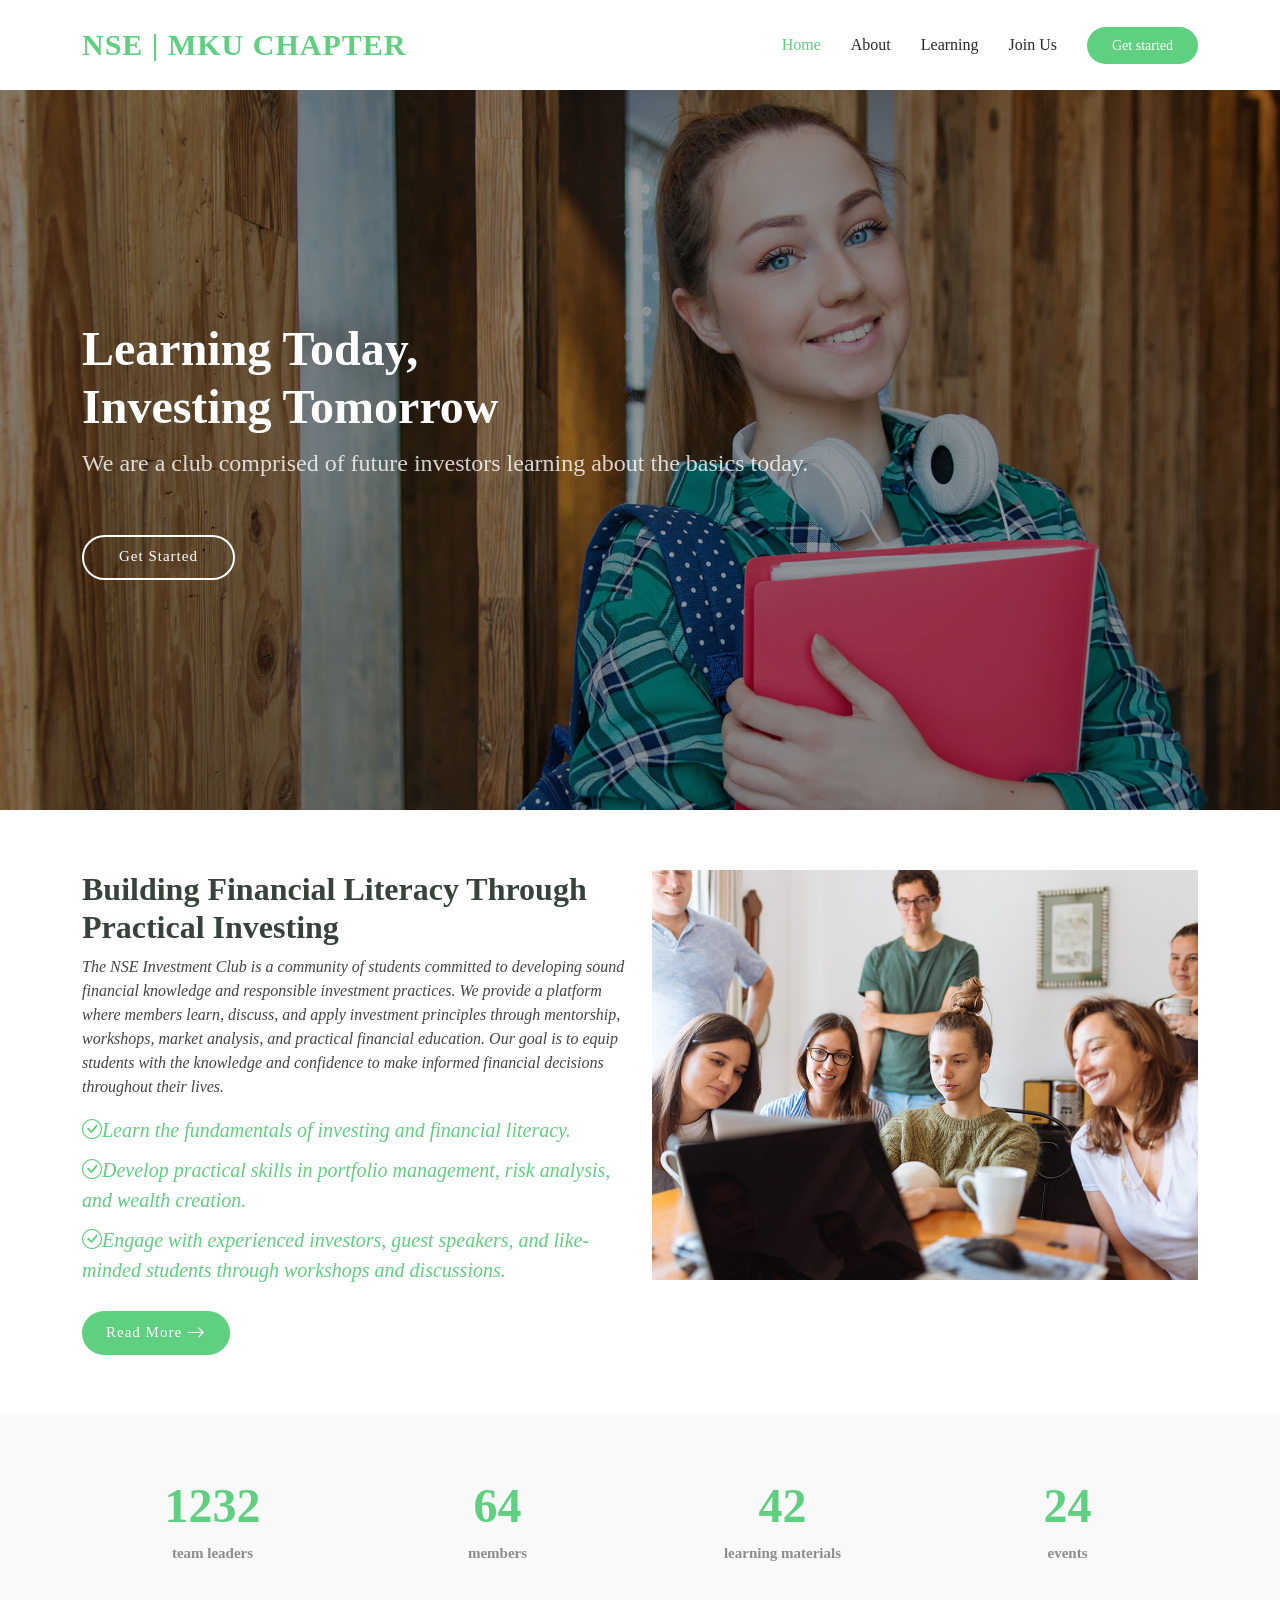
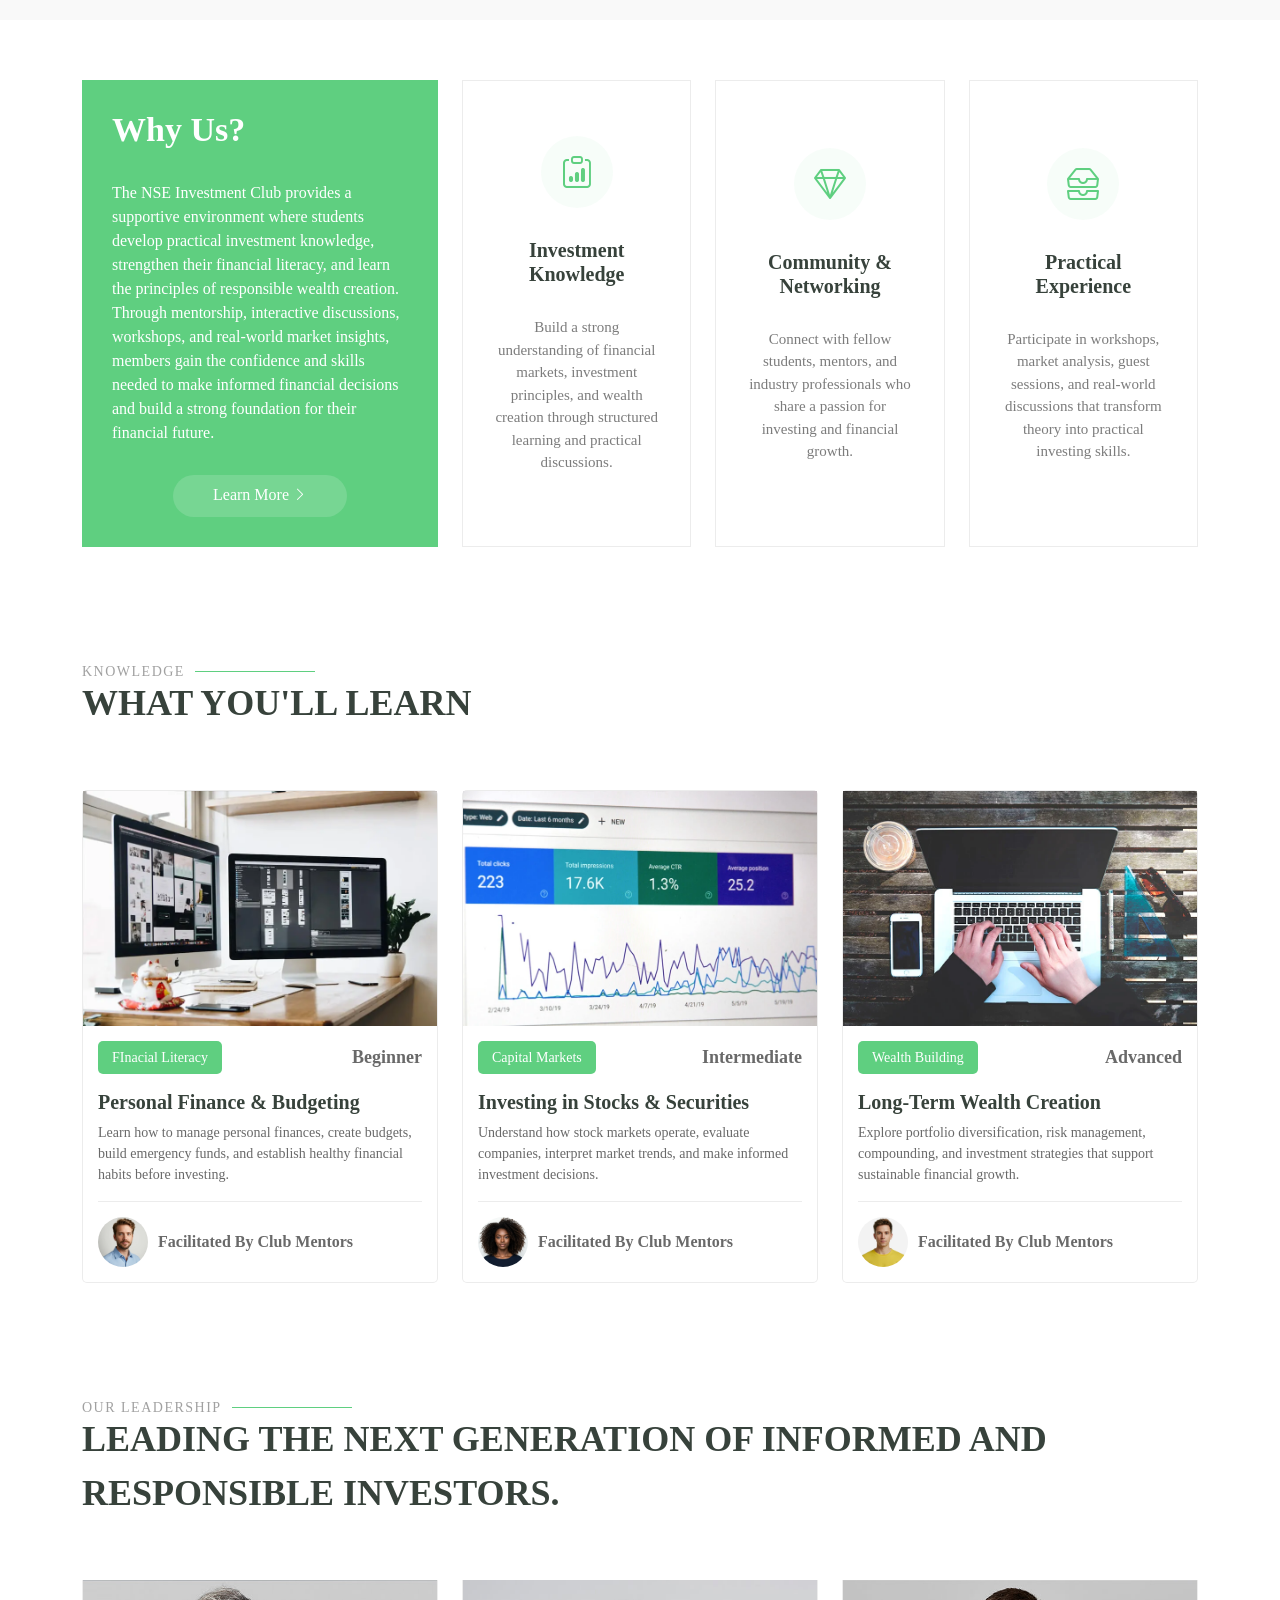
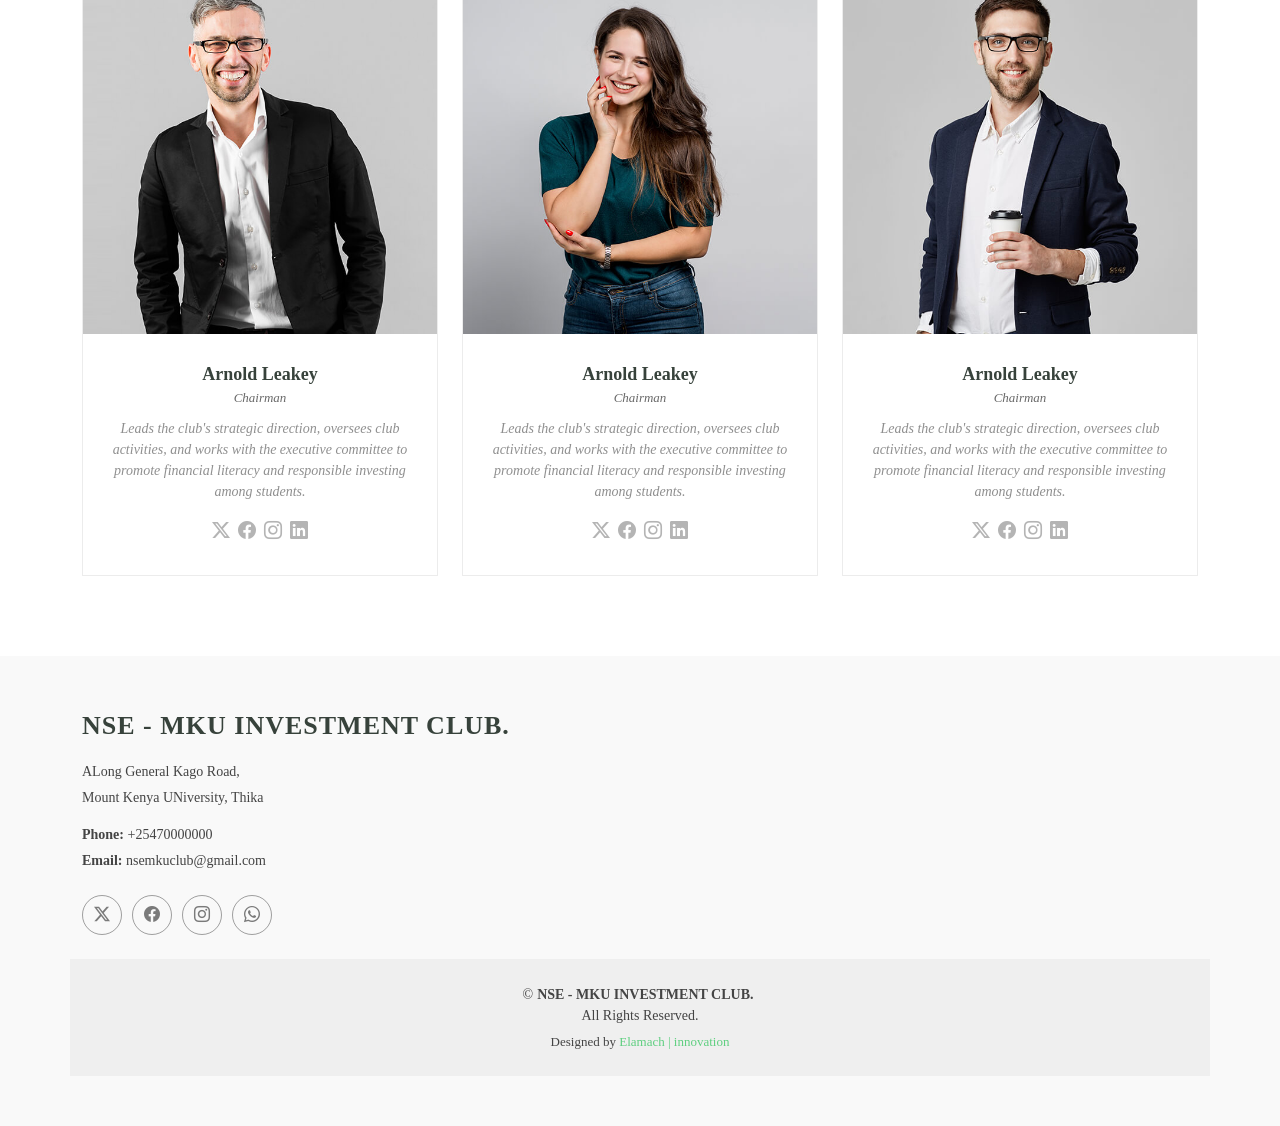
==== index.html @ daa5ad3c "Rename homepage to index.html" ====
<!DOCTYPE html>
<html lang="en">

<head>
  <meta charset="utf-8">
  <meta content="width=device-width, initial-scale=1.0" name="viewport">
  <title>NSE | MKU CHAPTER</title>
  <meta name="description" content="">
  <meta name="keywords" content="">

  <!-- Favicons -->
  <link href="assets/img/favicon.png" rel="icon">
  <link href="assets/img/apple-touch-icon.png" rel="apple-touch-icon">

  <!-- Fonts -->
  <link href="https://fonts.googleapis.com" rel="preconnect">
  <link href="https://fonts.gstatic.com" rel="preconnect" crossorigin>
  <link href="https://fonts.googleapis.com/css2?family=Open+Sans:ital,wght@0,300;0,400;0,500;0,600;0,700;0,800;1,300;1,400;1,500;1,600;1,700;1,800&family=Poppins:ital,wght@0,100;0,200;0,300;0,400;0,500;0,600;0,700;0,800;0,900;1,100;1,200;1,300;1,400;1,500;1,600;1,700;1,800;1,900&family=Raleway:ital,wght@0,100;0,200;0,300;0,400;0,500;0,600;0,700;0,800;0,900;1,100;1,200;1,300;1,400;1,500;1,600;1,700;1,800;1,900&display=swap" rel="stylesheet">

  <!-- Vendor CSS Files -->
  <link href="assets/vendor/bootstrap/css/bootstrap.min.css" rel="stylesheet">
  <link href="assets/vendor/bootstrap-icons/bootstrap-icons.css" rel="stylesheet">
  <link href="assets/vendor/aos/aos.css" rel="stylesheet">
  <link href="assets/vendor/glightbox/css/glightbox.min.css" rel="stylesheet">
  <link href="assets/vendor/swiper/swiper-bundle.min.css" rel="stylesheet">

  <!-- Main CSS File -->
  <link href="styles.css" rel="stylesheet">
</head>

<body class="index-page">

  <header id="header" class="header d-flex align-items-center sticky-top">
    <div class="container-fluid container-xl position-relative d-flex align-items-center">

      <a href="pageone.html" class="logo d-flex align-items-center me-auto">
        <!-- Uncomment the line below if you also wish to use an image logo -->
        <!-- <img src="assets/img/logo.webp" alt=""> -->
        <h1 class="sitename">NSE | MKU CHAPTER</h1>
      </a>

      <nav id="navmenu" class="navmenu">
        <ul>
          <li><a href="pageone.html" class="active">Home<br></a></li>
          <li><a href="aboutpagetwo.html">About</a></li>
          <li><a href="learning.html">Learning</a></li>
          <li><a href="join.html">Join Us</a></li>
        </ul>
        <i class="mobile-nav-toggle d-xl-none bi bi-list"></i>
      </nav>

      <a class="btn-getstarted" href="join.html">Get started</a>

    </div>
  </header>

  <main class="main">

    <!-- Hero Section -->
    <section id="hero" class="hero section dark-background">

      <img src="assets/img/hero-bg.jpg" alt="" data-aos="fade-in">

      <div class="container">
        <h2 data-aos="fade-up" data-aos-delay="100">Learning Today,<br>Investing Tomorrow</h2>
        <p data-aos="fade-up" data-aos-delay="200">We are a club comprised of future investors learning about the basics today.</p>
        <div class="d-flex mt-4" data-aos="fade-up" data-aos-delay="300">
          <a href="join.html" class="btn-get-started">Get Started</a>
        </div>
      </div>

    </section><!-- /Hero Section -->

    <!-- About Section -->
    <section id="about" class="about section">

      <div class="container">

        <div class="row gy-4">

          <div class="col-lg-6 order-1 order-lg-2" data-aos="fade-up" data-aos-delay="100">
            <img src="assets/img/about.jpg" class="img-fluid" alt="">
          </div>

          <div class="col-lg-6 order-2 order-lg-1 content" data-aos="fade-up" data-aos-delay="200">
            <h3>Building Financial Literacy Through Practical Investing</h3>
            <p class="fst-italic">
              The NSE Investment Club is a community of students committed to 
              developing sound financial knowledge and responsible investment practices. 
              We provide a platform where members learn, discuss, and apply investment principles through mentorship, workshops, market analysis, and practical financial education. 
              Our goal is to equip students with the knowledge and confidence 
              to make informed financial decisions throughout their lives.
            </p>
            <ul>
              <li><i class="bi bi-check-circle">Learn the fundamentals of investing and financial literacy.</i> <span></span></li>
              <li><i class="bi bi-check-circle">Develop practical skills in portfolio management, risk analysis, and wealth creation.</i> <span></span></li>
              <li><i class="bi bi-check-circle">Engage with experienced investors, guest speakers, and like-minded students through workshops and discussions.</i> <span></span></li>
            </ul>
            <a href="aboutpagetwo.html" class="read-more"><span>Read More</span><i class="bi bi-arrow-right"></i></a>
          </div>

        </div>

      </div>

    </section><!-- /About Section -->

    <!-- Counts Section -->
    <section id="counts" class="section counts light-background">

      <div class="container" data-aos="fade-up" data-aos-delay="100">

        <div class="row gy-4">

          <div class="col-lg-3 col-md-6">
            <div class="stats-item text-center w-100 h-100">
              <span data-purecounter-start="0" data-purecounter-end="1232" data-purecounter-duration="1" class="purecounter"></span>
              <p>team leaders</p>
            </div>
          </div><!-- End Stats Item -->

          <div class="col-lg-3 col-md-6">
            <div class="stats-item text-center w-100 h-100">
              <span data-purecounter-start="0" data-purecounter-end="64" data-purecounter-duration="1" class="purecounter"></span>
              <p>members</p>
            </div>
          </div><!-- End Stats Item -->

          <div class="col-lg-3 col-md-6">
            <div class="stats-item text-center w-100 h-100">
              <span data-purecounter-start="0" data-purecounter-end="42" data-purecounter-duration="1" class="purecounter"></span>
              <p>learning materials</p>
            </div>
          </div><!-- End Stats Item -->

          <div class="col-lg-3 col-md-6">
            <div class="stats-item text-center w-100 h-100">
              <span data-purecounter-start="0" data-purecounter-end="24" data-purecounter-duration="1" class="purecounter"></span>
              <p>events</p>
            </div>
          </div><!-- End Stats Item -->

        </div>

      </div>

    </section><!-- /Counts Section -->

    <!-- Why Us Section -->
    <section id="why-us" class="section why-us">

      <div class="container">

        <div class="row gy-4">

          <div class="col-lg-4" data-aos="fade-up" data-aos-delay="100">
            <div class="why-box">
              <h3>Why Us?</h3>
              <p>The NSE Investment Club provides a supportive environment 
                where students develop practical investment knowledge, 
                strengthen their financial literacy, and learn the principles of responsible wealth creation. 
                Through mentorship, interactive discussions, workshops, and real-world market insights, 
                members gain the confidence and skills needed to make informed financial decisions and build a strong foundation for their financial future.
              </p>
              <div class="text-center">
                <a href="aboutpagetwo.html" class="more-btn"><span>Learn More</span> <i class="bi bi-chevron-right"></i></a>
              </div>
            </div>
          </div><!-- End Why Box -->

          <div class="col-lg-8 d-flex align-items-stretch">
            <div class="row gy-4" data-aos="fade-up" data-aos-delay="200">

              <div class="col-xl-4">
                <div class="icon-box d-flex flex-column justify-content-center align-items-center">
                  <i class="bi bi-clipboard-data"></i>
                  <h4>Investment Knowledge</h4>
                  <p>Build a strong understanding of financial markets, investment principles, 
                    and wealth creation through structured learning and practical discussions.</p>
                </div>
              </div><!-- End Icon Box -->

              <div class="col-xl-4" data-aos="fade-up" data-aos-delay="300">
                <div class="icon-box d-flex flex-column justify-content-center align-items-center">
                  <i class="bi bi-gem"></i>
                  <h4>Community & Networking</h4>
                  <p>Connect with fellow students, mentors, 
                    and industry professionals who share a passion for investing and financial growth.</p>
                </div>
              </div><!-- End Icon Box -->

              <div class="col-xl-4" data-aos="fade-up" data-aos-delay="400">
                <div class="icon-box d-flex flex-column justify-content-center align-items-center">
                  <i class="bi bi-inboxes"></i>
                  <h4>Practical Experience</h4>
                  <p>Participate in workshops, market analysis, guest sessions, 
                    and real-world discussions that transform theory into practical investing skills.</p>
                </div>
              </div><!-- End Icon Box -->

            </div>
          </div>

        </div>

      </div>

    </section><!-- /Why Us Section -->


    <!-- Courses Section -->
    <section id="courses" class="courses section">

      <!-- Section Title -->
      <div class="container section-title" data-aos="fade-up">
        <h2>Knowledge</h2>
        <p>What You'll Learn</p>
      </div><!-- End Section Title -->

      <div class="container">

        <div class="row">

          <div class="col-lg-4 col-md-6 d-flex align-items-stretch" data-aos="zoom-in" data-aos-delay="100">
            <div class="course-item">
              <img src="assets/img/course/course-1.webp" class="img-fluid" alt="...">
              <div class="course-content">
                <div class="d-flex justify-content-between align-items-center mb-3">
                  <p class="category">FInacial Literacy</p>
                  <p class="price">Beginner</p>
                </div>

                <h3><a href="course-details.html">Personal Finance & Budgeting</a></h3>
                <p class="description">Learn how to manage personal finances, create budgets, 
                    build emergency funds, and establish healthy financial habits before investing.</p>
                <div class="trainer d-flex justify-content-between align-items-center">
                  <div class="trainer-profile d-flex align-items-center">
                    <img src="assets/img/person/person-m-7.webp" class="img-fluid" alt="">
                    <a href="" class="trainer-link">Facilitated By Club Mentors</a>
                  </div>
                </div>
              </div>
            </div>
          </div> <!-- End Course Item-->

          <div class="col-lg-4 col-md-6 d-flex align-items-stretch mt-4 mt-md-0" data-aos="zoom-in" data-aos-delay="200">
            <div class="course-item">
              <img src="assets/img/course/course-2.webp" class="img-fluid" alt="...">
              <div class="course-content">
                <div class="d-flex justify-content-between align-items-center mb-3">
                  <p class="category">Capital Markets</p>
                  <p class="price">Intermediate</p>
                </div>

                <h3><a href="course-details.html">Investing in Stocks & Securities</a></h3>
                <p class="description">Understand how stock markets operate, evaluate companies, 
                    interpret market trends, and make informed investment decisions.</p>
                <div class="trainer d-flex justify-content-between align-items-center">
                  <div class="trainer-profile d-flex align-items-center">
                    <img src="assets/img/person/person-f-14.webp" class="img-fluid" alt="">
                    <a href="" class="trainer-link">Facilitated By Club Mentors</a>
                  </div>
                </div>
              </div>
            </div>
          </div> <!-- End Course Item-->

          <div class="col-lg-4 col-md-6 d-flex align-items-stretch mt-4 mt-lg-0" data-aos="zoom-in" data-aos-delay="300">
            <div class="course-item">
              <img src="assets/img/course/course-3.webp" class="img-fluid" alt="...">
              <div class="course-content">
                <div class="d-flex justify-content-between align-items-center mb-3">
                  <p class="category">Wealth Building</p>
                  <p class="price">Advanced</p>
                </div>

                <h3><a href="course-details.html">Long-Term Wealth Creation</a></h3>
                <p class="description">Explore portfolio diversification, risk management, compounding, 
                    and investment strategies that support sustainable financial growth.</p>
                <div class="trainer d-flex justify-content-between align-items-center">
                  <div class="trainer-profile d-flex align-items-center">
                    <img src="assets/img/person/person-m-12.webp" class="img-fluid" alt="">
                    <a href="" class="trainer-link">Facilitated By Club Mentors</a>
                  </div>
                </div>
              </div>
            </div>
          </div> <!-- End Course Item-->

        </div>

      </div>

    </section><!-- /Courses Section -->

    <!-- Trainers Index Section -->
    <section id="trainers-index" class="section trainers-index">
        <div class="container section-title" data-aos="fade-up">
        <h2>Our Leadership</h2>
        <p>Leading the next generation of informed and responsible investors.</p>
      </div>

      <div class="container">

        <div class="row">

          <div class="col-lg-4 col-md-6 d-flex" data-aos="fade-up" data-aos-delay="100">
            <div class="member">
              <img src="assets/img/trainers/trainer-1.jpg" class="img-fluid" alt="">
              <div class="member-content">
                <h4>Arnold Leakey</h4>
                <span>Chairman</span>
                <p>
                Leads the club's strategic direction, oversees club activities, and works with the executive committee to promote financial literacy and responsible investing among students.
                </p>
                <div class="social">
                  <a href=""><i class="bi bi-twitter-x"></i></a>
                  <a href=""><i class="bi bi-facebook"></i></a>
                  <a href=""><i class="bi bi-instagram"></i></a>
                  <a href=""><i class="bi bi-linkedin"></i></a>
                </div>
              </div>
            </div>
          </div><!-- End Team Member -->

          <div class="col-lg-4 col-md-6 d-flex" data-aos="fade-up" data-aos-delay="200">
            <div class="member">
              <img src="assets/img/trainers/trainer-2.jpg" class="img-fluid" alt="">
              <div class="member-content">
                <h4>Arnold Leakey</h4>
                <span>Chairman</span>
                <p>
                 Leads the club's strategic direction, oversees club activities, and works with the executive committee to promote financial literacy and responsible investing among students.
                </p>
                <div class="social">
                  <a href=""><i class="bi bi-twitter-x"></i></a>
                  <a href=""><i class="bi bi-facebook"></i></a>
                  <a href=""><i class="bi bi-instagram"></i></a>
                  <a href=""><i class="bi bi-linkedin"></i></a>
                </div>
              </div>
            </div>
          </div><!-- End Team Member -->

          <div class="col-lg-4 col-md-6 d-flex" data-aos="fade-up" data-aos-delay="300">
            <div class="member">
              <img src="assets/img/trainers/trainer-3.jpg" class="img-fluid" alt="">
              <div class="member-content">
                <h4>Arnold Leakey</h4>
                <span>Chairman</span>
                <p>
                  Leads the club's strategic direction, oversees club activities, and works with the executive committee to promote financial literacy and responsible investing among students.
                </p>
                <div class="social">
                  <a href=""><i class="bi bi-twitter-x"></i></a>
                  <a href=""><i class="bi bi-facebook"></i></a>
                  <a href=""><i class="bi bi-instagram"></i></a>
                  <a href=""><i class="bi bi-linkedin"></i></a>
                </div>
              </div>
            </div>
          </div><!-- End Team Member -->

        </div>

      </div>

    </section><!-- /Trainers Index Section -->

  </main>

  <footer id="footer" class="footer position-relative light-background">

    <div class="container footer-top">
      <div class="row gy-4">
        <div class="col-lg-8 col-md-6 footer-about">
          <a href="pageone.html" class="logo d-flex align-items-center">
            <span class="sitename">NSE - MKU INVESTMENT CLUB.</span>
          </a>
          <div class="footer-contact pt-3">

            <p>ALong General Kago Road,</p>
            <p>Mount Kenya UNiversity, Thika</p>
            <p class="mt-3"><strong>Phone:</strong> <span>+25470000000</span></p>
            <p><strong>Email:</strong> <span>nsemkuclub@gmail.com</span></p>
          </div>
          <div class="social-links d-flex mt-4">
            <a href=""><i class="bi bi-twitter-x"></i></a>
            <a href=""><i class="bi bi-facebook"></i></a>
            <a href=""><i class="bi bi-instagram"></i></a>
            <a href=""><i class="bi bi-whatsapp"></i></a>
          </div>
        </div>
      </div>
    </div>

    <div class="container copyright text-center mt-4">
      <p>©<strong class="px-1 sitename">NSE - MKU INVESTMENT CLUB.</strong> <br><span>All Rights Reserved.</span></p>
      <div class="credits">
        Designed by <a href="">Elamach | innovation</a>
      </div>
    </div>

  </footer>

  <!-- Scroll Top -->
  <a href="#" id="scroll-top" class="scroll-top d-flex align-items-center justify-content-center"><i class="bi bi-arrow-up-short"></i></a>

  <!-- Preloader -->
  <div id="preloader"></div>

  <!-- Vendor JS Files -->
  <script src="assets/vendor/bootstrap/js/bootstrap.bundle.min.js"></script>
  <script src="assets/vendor/php-email-form/validate.js"></script>
  <script src="assets/vendor/aos/aos.js"></script>
  <script src="assets/vendor/glightbox/js/glightbox.min.js"></script>
  <script src="assets/vendor/purecounter/purecounter_vanilla.js"></script>
  <script src="assets/vendor/swiper/swiper-bundle.min.js"></script>

  <!-- Main JS File -->
  <script src="java.js"></script>

</body>

</html>
---- styles.css ----
**
* Template Name: Mentor
* Template URL: https://bootstrapmade.com/mentor-free-education-bootstrap-theme/
* Updated: Jul 07 2025 with Bootstrap v5.3.7
* Author: BootstrapMade.com
* License: https://bootstrapmade.com/license/
*/

/*--------------------------------------------------------------
# Font & Color Variables
# Help: https://bootstrapmade.com/color-system/
--------------------------------------------------------------*/
/* Fonts */
:root {
  --default-font: "Open Sans",  system-ui, -apple-system, "Segoe UI", Roboto, "Helvetica Neue", Arial, "Noto Sans", "Liberation Sans", sans-serif, "Apple Color Emoji", "Segoe UI Emoji", "Segoe UI Symbol", "Noto Color Emoji";
  --heading-font: "Raleway",  sans-serif;
  --nav-font: "Poppins",  sans-serif;
}

/* Global Colors - The following color variables are used throughout the website. Updating them here will change the color scheme of the entire website */
:root { 
  --background-color: #ffffff; /* Background color for the entire website, including individual sections */
  --default-color: #444444; /* Default color used for the majority of the text content across the entire website */
  --heading-color: #37423b; /* Color for headings, subheadings and title throughout the website */
  --accent-color: #5fcf80; /* Accent color that represents your brand on the website. It's used for buttons, links, and other elements that need to stand out */
  --surface-color: #ffffff; /* The surface color is used as a background of boxed elements within sections, such as cards, icon boxes, or other elements that require a visual separation from the global background. */
  --contrast-color: #ffffff; /* Contrast color for text, ensuring readability against backgrounds of accent, heading, or default colors. */
}

/* Nav Menu Colors - The following color variables are used specifically for the navigation menu. They are separate from the global colors to allow for more customization options */
:root {
  --nav-color: #272828;  /* The default color of the main navmenu links */
  --nav-hover-color: #5fcf80; /* Applied to main navmenu links when they are hovered over or active */
  --nav-mobile-background-color: #ffffff; /* Used as the background color for mobile navigation menu */
  --nav-dropdown-background-color: #ffffff; /* Used as the background color for dropdown items that appear when hovering over primary navigation items */
  --nav-dropdown-color: #272828; /* Used for navigation links of the dropdown items in the navigation menu. */
  --nav-dropdown-hover-color: #5fcf80; /* Similar to --nav-hover-color, this color is applied to dropdown navigation links when they are hovered over. */
}

/* Color Presets - These classes override global colors when applied to any section or element, providing reuse of the sam color scheme. */

.light-background {
  --background-color: #f9f9f9;
  --surface-color: #ffffff;
}

.dark-background {
  --background-color: #060606;
  --default-color: #ffffff;
  --heading-color: #ffffff;
  --surface-color: #252525;
  --contrast-color: #ffffff;
}

/* Smooth scroll */
:root {
  scroll-behavior: smooth;
}

/*--------------------------------------------------------------
# General Styling & Shared Classes
--------------------------------------------------------------*/
body {
  color: var(--default-color);
  background-color: var(--background-color);
  font-family: var(--default-font);
}

a {
  color: var(--accent-color);
  text-decoration: none;
  transition: 0.3s;
}

a:hover {
  color: color-mix(in srgb, var(--accent-color), transparent 25%);
  text-decoration: none;
}

h1,
h2,
h3,
h4,
h5,
h6 {
  color: var(--heading-color);
  font-family: var(--heading-font);
}

/* PHP Email Form Messages
------------------------------*/
.php-email-form .error-message {
  display: none;
  background: #df1529;
  color: #ffffff;
  text-align: left;
  padding: 15px;
  margin-bottom: 24px;
  font-weight: 600;
}

.php-email-form .sent-message {
  display: none;
  color: #ffffff;
  background: #059652;
  text-align: center;
  padding: 15px;
  margin-bottom: 24px;
  font-weight: 600;
}

.php-email-form .loading {
  display: none;
  background: var(--surface-color);
  text-align: center;
  padding: 15px;
  margin-bottom: 24px;
}

.php-email-form .loading:before {
  content: "";
  display: inline-block;
  border-radius: 50%;
  width: 24px;
  height: 24px;
  margin: 0 10px -6px 0;
  border: 3px solid var(--accent-color);
  border-top-color: var(--surface-color);
  animation: php-email-form-loading 1s linear infinite;
}

@keyframes php-email-form-loading {
  0% {
    transform: rotate(0deg);
  }

  100% {
    transform: rotate(360deg);
  }
}

/* Pulsating Play Button
------------------------------*/
.pulsating-play-btn {
  width: 94px;
  height: 94px;
  background: radial-gradient(var(--accent-color) 50%, color-mix(in srgb, var(--accent-color), transparent 75%) 52%);
  border-radius: 50%;
  display: block;
  position: relative;
  overflow: hidden;
}

.pulsating-play-btn:before {
  content: "";
  position: absolute;
  width: 120px;
  height: 120px;
  animation-delay: 0s;
  animation: pulsate-play-btn 2s;
  animation-direction: forwards;
  animation-iteration-count: infinite;
  animation-timing-function: steps;
  opacity: 1;
  border-radius: 50%;
  border: 5px solid color-mix(in srgb, var(--accent-color), transparent 30%);
  top: -15%;
  left: -15%;
  background: rgba(198, 16, 0, 0);
}

.pulsating-play-btn:after {
  content: "";
  position: absolute;
  left: 50%;
  top: 50%;
  transform: translateX(-40%) translateY(-50%);
  width: 0;
  height: 0;
  border-top: 10px solid transparent;
  border-bottom: 10px solid transparent;
  border-left: 15px solid #fff;
  z-index: 100;
  transition: all 400ms cubic-bezier(0.55, 0.055, 0.675, 0.19);
}

.pulsating-play-btn:hover:before {
  content: "";
  position: absolute;
  left: 50%;
  top: 50%;
  transform: translateX(-40%) translateY(-50%);
  width: 0;
  height: 0;
  border: none;
  border-top: 10px solid transparent;
  border-bottom: 10px solid transparent;
  border-left: 15px solid #fff;
  z-index: 200;
  animation: none;
  border-radius: 0;
}

.pulsating-play-btn:hover:after {
  border-left: 15px solid var(--accent-color);
  transform: scale(20);
}

@keyframes pulsate-play-btn {
  0% {
    transform: scale(0.6, 0.6);
    opacity: 1;
  }

  100% {
    transform: scale(1, 1);
    opacity: 0;
  }
}

/*--------------------------------------------------------------
# Global Header
--------------------------------------------------------------*/
.header {
  color: var(--default-color);
  background-color: var(--background-color);
  padding: 15px 0;
  transition: all 0.5s;
  z-index: 997;
}

.header .logo {
  line-height: 1;
}

.header .logo img {
  max-height: 36px;
  margin-right: 8px;
}

.header .logo h1 {
  font-weight: 700;
  font-size: 30px;
  margin: 0;
  letter-spacing: 1px;
  text-transform: uppercase;
  color: var(--accent-color);
}

.header .btn-getstarted,
.header .btn-getstarted:focus {
  color: var(--contrast-color);
  background: var(--accent-color);
  font-size: 14px;
  padding: 8px 25px;
  margin: 0 0 0 30px;
  border-radius: 50px;
  transition: 0.3s;
}

.header .btn-getstarted:hover,
.header .btn-getstarted:focus:hover {
  color: var(--contrast-color);
  background: color-mix(in srgb, var(--accent-color), transparent 15%);
}

@media (max-width: 1200px) {
  .header .logo {
    order: 1;
  }

  .header .btn-getstarted {
    order: 2;
    margin: 0 15px 0 0;
    padding: 6px 15px;
  }

  .header .navmenu {
    order: 3;
  }
}

.scrolled .header {
  box-shadow: 0px 0 18px rgba(0, 0, 0, 0.1);
}

/*--------------------------------------------------------------
# Navigation Menu
--------------------------------------------------------------*/
/* Navmenu - Desktop */
@media (min-width: 1200px) {
  .navmenu {
    padding: 0;
  }

  .navmenu ul {
    margin: 0;
    padding: 0;
    display: flex;
    list-style: none;
    align-items: center;
  }

  .navmenu li {
    position: relative;
  }

  .navmenu a,
  .navmenu a:focus {
    color: var(--nav-color);
    padding: 18px 15px;
    font-size: 16px;
    font-family: var(--nav-font);
    font-weight: 400;
    display: flex;
    align-items: center;
    justify-content: space-between;
    white-space: nowrap;
    transition: 0.3s;
  }

  .navmenu a i,
  .navmenu a:focus i {
    font-size: 12px;
    line-height: 0;
    margin-left: 5px;
    transition: 0.3s;
  }

  .navmenu li:last-child a {
    padding-right: 0;
  }

  .navmenu li:hover>a,
  .navmenu .active,
  .navmenu .active:focus {
    color: var(--nav-hover-color);
  }

  .navmenu .dropdown ul {
    margin: 0;
    padding: 10px 0;
    background: var(--nav-dropdown-background-color);
    display: block;
    position: absolute;
    visibility: hidden;
    left: 14px;
    top: 130%;
    opacity: 0;
    transition: 0.3s;
    border-radius: 4px;
    z-index: 99;
    box-shadow: 0px 0px 30px rgba(0, 0, 0, 0.1);
  }

  .navmenu .dropdown ul li {
    min-width: 200px;
  }

  .navmenu .dropdown ul a {
    padding: 10px 20px;
    font-size: 15px;
    text-transform: none;
    color: var(--nav-dropdown-color);
  }

  .navmenu .dropdown ul a i {
    font-size: 12px;
  }

  .navmenu .dropdown ul a:hover,
  .navmenu .dropdown ul .active:hover,
  .navmenu .dropdown ul li:hover>a {
    color: var(--nav-dropdown-hover-color);
  }

  .navmenu .dropdown:hover>ul {
    opacity: 1;
    top: 100%;
    visibility: visible;
  }

  .navmenu .dropdown .dropdown ul {
    top: 0;
    left: -90%;
    visibility: hidden;
  }

  .navmenu .dropdown .dropdown:hover>ul {
    opacity: 1;
    top: 0;
    left: -100%;
    visibility: visible;
  }
}

/* Navmenu - Mobile */
@media (max-width: 1199px) {
  .mobile-nav-toggle {
    color: var(--nav-color);
    font-size: 28px;
    line-height: 0;
    margin-right: 10px;
    cursor: pointer;
    transition: color 0.3s;
  }

  .navmenu {
    padding: 0;
    z-index: 9997;
  }

  .navmenu ul {
    display: none;
    list-style: none;
    position: absolute;
    inset: 60px 20px 20px 20px;
    padding: 10px 0;
    margin: 0;
    border-radius: 6px;
    background-color: var(--nav-mobile-background-color);
    border: 1px solid color-mix(in srgb, var(--default-color), transparent 90%);
    box-shadow: none;
    overflow-y: auto;
    transition: 0.3s;
    z-index: 9998;
  }

  .navmenu a,
  .navmenu a:focus {
    color: var(--nav-dropdown-color);
    padding: 10px 20px;
    font-family: var(--nav-font);
    font-size: 17px;
    font-weight: 500;
    display: flex;
    align-items: center;
    justify-content: space-between;
    white-space: nowrap;
    transition: 0.3s;
  }

  .navmenu a i,
  .navmenu a:focus i {
    font-size: 12px;
    line-height: 0;
    margin-left: 5px;
    width: 30px;
    height: 30px;
    display: flex;
    align-items: center;
    justify-content: center;
    border-radius: 50%;
    transition: 0.3s;
    background-color: color-mix(in srgb, var(--accent-color), transparent 90%);
  }

  .navmenu a i:hover,
  .navmenu a:focus i:hover {
    background-color: var(--accent-color);
    color: var(--contrast-color);
  }

  .navmenu a:hover,
  .navmenu .active,
  .navmenu .active:focus {
    color: var(--nav-dropdown-hover-color);
  }

  .navmenu .active i,
  .navmenu .active:focus i {
    background-color: var(--accent-color);
    color: var(--contrast-color);
    transform: rotate(180deg);
  }

  .navmenu .dropdown ul {
    position: static;
    display: none;
    z-index: 99;
    padding: 10px 0;
    margin: 10px 20px;
    background-color: var(--nav-dropdown-background-color);
    transition: all 0.5s ease-in-out;
  }

  .navmenu .dropdown ul ul {
    background-color: rgba(33, 37, 41, 0.1);
  }

  .navmenu .dropdown>.dropdown-active {
    display: block;
    background-color: rgba(33, 37, 41, 0.03);
  }

  .mobile-nav-active {
    overflow: hidden;
  }

  .mobile-nav-active .mobile-nav-toggle {
    color: #fff;
    position: absolute;
    font-size: 32px;
    top: 15px;
    right: 15px;
    margin-right: 0;
    z-index: 9999;
  }

  .mobile-nav-active .navmenu {
    position: fixed;
    overflow: hidden;
    inset: 0;
    background: rgba(33, 37, 41, 0.8);
    transition: 0.3s;
  }

  .mobile-nav-active .navmenu>ul {
    display: block;
  }
}

/*--------------------------------------------------------------
# Global Footer
--------------------------------------------------------------*/
.footer {
  color: var(--default-color);
  background-color: var(--background-color);
  font-size: 14px;
  padding-bottom: 50px;
  position: relative;
}

.footer .footer-top {
  padding-top: 50px;
}

.footer .footer-about .logo {
  margin-bottom: 0;
}

.footer .footer-about .logo img {
  max-height: 40px;
  margin-right: 6px;
}

.footer .footer-about .logo span {
  font-size: 26px;
  font-weight: 700;
  letter-spacing: 1px;
  font-family: var(--heading-font);
  color: var(--heading-color);
}

.footer .footer-about p {
  font-size: 14px;
  font-family: var(--heading-font);
}

.footer .social-links a {
  display: flex;
  align-items: center;
  justify-content: center;
  width: 40px;
  height: 40px;
  border-radius: 50%;
  border: 1px solid color-mix(in srgb, var(--default-color), transparent 50%);
  font-size: 16px;
  color: color-mix(in srgb, var(--default-color), transparent 30%);
  margin-right: 10px;
  transition: 0.3s;
}

.footer .social-links a:hover {
  color: var(--accent-color);
  border-color: var(--accent-color);
}

.footer h4 {
  font-size: 16px;
  font-weight: bold;
  position: relative;
  padding-bottom: 12px;
}

.footer .footer-links {
  margin-bottom: 30px;
}

.footer .footer-links ul {
  list-style: none;
  padding: 0;
  margin: 0;
}

.footer .footer-links ul i {
  padding-right: 2px;
  font-size: 12px;
  line-height: 0;
}

.footer .footer-links ul li {
  padding: 10px 0;
  display: flex;
  align-items: center;
}

.footer .footer-links ul li:first-child {
  padding-top: 0;
}

.footer .footer-links ul a {
  color: color-mix(in srgb, var(--default-color), transparent 30%);
  display: inline-block;
  line-height: 1;
}

.footer .footer-links ul a:hover {
  color: var(--accent-color);
}

.footer .footer-contact p {
  margin-bottom: 5px;
}

.footer .footer-newsletter .newsletter-form {
  margin-top: 30px;
  margin-bottom: 15px;
  padding: 6px 8px;
  position: relative;
  border-radius: 50px;
  border: 1px solid color-mix(in srgb, var(--default-color), transparent 80%);
  display: flex;
  background-color: var(--surface-color);
  transition: 0.3s;
}

.footer .footer-newsletter .newsletter-form:focus-within {
  border-color: var(--accent-color);
}

.footer .footer-newsletter .newsletter-form input[type=email] {
  border: 0;
  padding: 4px 8px;
  width: 100%;
  background-color: var(--surface-color);
  color: var(--default-color);
}

.footer .footer-newsletter .newsletter-form input[type=email]:focus-visible {
  outline: none;
}

.footer .footer-newsletter .newsletter-form input[type=submit] {
  border: 0;
  font-size: 16px;
  padding: 0 20px 2px 20px;
  margin: -7px -8px -7px 0;
  background: var(--accent-color);
  color: var(--contrast-color);
  transition: 0.3s;
  border-radius: 50px;
}

.footer .footer-newsletter .newsletter-form input[type=submit]:hover {
  background: color-mix(in srgb, var(--accent-color), transparent 20%);
}

.footer .copyright {
  padding-top: 25px;
  padding-bottom: 25px;
  background-color: color-mix(in srgb, var(--default-color), transparent 95%);
}

.footer .copyright p {
  margin-bottom: 0;
}

.footer .credits {
  margin-top: 6px;
  font-size: 13px;
}

/*--------------------------------------------------------------
# Preloader
--------------------------------------------------------------*/
#preloader {
  position: fixed;
  inset: 0;
  z-index: 999999;
  overflow: hidden;
  background: var(--background-color);
  transition: all 0.6s ease-out;
}

#preloader:before {
  content: "";
  position: fixed;
  top: calc(50% - 30px);
  left: calc(50% - 30px);
  border: 6px solid #ffffff;
  border-color: var(--accent-color) transparent var(--accent-color) transparent;
  border-radius: 50%;
  width: 60px;
  height: 60px;
  animation: animate-preloader 1.5s linear infinite;
}

@keyframes animate-preloader {
  0% {
    transform: rotate(0deg);
  }

  100% {
    transform: rotate(360deg);
  }
}

/*--------------------------------------------------------------
# Scroll Top Button
--------------------------------------------------------------*/
.scroll-top {
  position: fixed;
  visibility: hidden;
  opacity: 0;
  right: 15px;
  bottom: -15px;
  z-index: 99999;
  background-color: var(--accent-color);
  width: 44px;
  height: 44px;
  border-radius: 50px;
  transition: all 0.4s;
}

.scroll-top i {
  font-size: 24px;
  color: var(--contrast-color);
  line-height: 0;
}

.scroll-top:hover {
  background-color: color-mix(in srgb, var(--accent-color), transparent 20%);
  color: var(--contrast-color);
}

.scroll-top.active {
  visibility: visible;
  opacity: 1;
  bottom: 15px;
}

/*--------------------------------------------------------------
# Disable aos animation delay on mobile devices
--------------------------------------------------------------*/
@media screen and (max-width: 768px) {
  [data-aos-delay] {
    transition-delay: 0 !important;
  }
}

/*--------------------------------------------------------------
# Global Page Titles & Breadcrumbs
--------------------------------------------------------------*/
.page-title {
  --default-color: var(--contrast-color);
  --background-color: var(--accent-color);
  --heading-color: var(--contrast-color);
  color: var(--default-color);
  background-color: var(--background-color);
  position: relative;
}

.page-title .heading {
  padding: 80px 0;
  border-top: 1px solid color-mix(in srgb, var(--default-color), transparent 90%);
}

.page-title .heading h1 {
  font-size: 38px;
  font-weight: 700;
}

.page-title nav {
  background-color: color-mix(in srgb, var(--accent-color) 90%, black 5%);
  padding: 20px 0;
}

.page-title nav a {
  color: var(--default-color);
}

.page-title nav ol {
  display: flex;
  flex-wrap: wrap;
  list-style: none;
  margin: 0;
  font-size: 16px;
  font-weight: 600;
}

.page-title nav ol li+li {
  padding-left: 10px;
}

.page-title nav ol li+li::before {
  content: "/";
  display: inline-block;
  padding-right: 10px;
  color: color-mix(in srgb, var(--default-color), transparent 70%);
}

/*--------------------------------------------------------------
# Global Sections
--------------------------------------------------------------*/
section,
.section {
  color: var(--default-color);
  background-color: var(--background-color);
  padding: 60px 0;
  scroll-margin-top: 900px;
  overflow: clip;
}

@media (max-width: 1199px) {

  section,
  .section {
    scroll-margin-top: 66px;
  }
}

/*--------------------------------------------------------------
# Global Section Titles
--------------------------------------------------------------*/
.section-title {
  padding-bottom: 60px;
  position: relative;
}

.section-title h2 {
  font-size: 14px;
  font-weight: 500;
  padding: 0;
  line-height: 1px;
  margin: 0;
  letter-spacing: 1.5px;
  text-transform: uppercase;
  color: color-mix(in srgb, var(--default-color), transparent 50%);
  position: relative;
}

.section-title h2::after {
  content: "";
  width: 120px;
  height: 1px;
  display: inline-block;
  background: var(--accent-color);
  margin: 4px 10px;
}

.section-title p {
  color: var(--heading-color);
  margin: 0;
  font-size: 36px;
  font-weight: 700;
  font-family: var(--nav-font);
  text-transform: uppercase;
}

/*--------------------------------------------------------------
# Hero Section
--------------------------------------------------------------*/
.hero {
  width: 100%;
  min-height: 80vh;
  position: relative;
  padding: 80px 0;
  display: flex;
  align-items: center;
  justify-content: center;
  color: var(--default-color);
}

.hero img {
  position: absolute;
  inset: 0;
  display: block;
  width: 100%;
  height: 100%;
  object-fit: cover;
  z-index: 1;
}

.hero:before {
  content: "";
  background: color-mix(in srgb, var(--background-color), transparent 60%);
  position: absolute;
  inset: 0;
  z-index: 2;
}

.hero .container {
  position: relative;
  z-index: 3;
}

.hero h2 {
  margin: 0;
  font-size: 48px;
  font-weight: 700;
}

.hero p {
  color: color-mix(in srgb, var(--default-color), transparent 20%);
  margin: 10px 0 0 0;
  font-size: 24px;
}

.hero .btn-get-started {
  font-weight: 500;
  font-size: 15px;
  letter-spacing: 1px;
  display: inline-block;
  padding: 8px 35px 10px 35px;
  border-radius: 50px;
  transition: 0.4s;
  margin-top: 30px;
  border: 2px solid var(--default-color);
  color: var(--default-color);
}

.hero .btn-get-started:hover {
  background: var(--accent-color);
  border: 2px solid var(--accent-color);
}

@media (max-width: 768px) {
  .hero h2 {
    font-size: 32px;
  }

  .hero p {
    font-size: 18px;
  }
}

/*--------------------------------------------------------------
# About Section
--------------------------------------------------------------*/
.about .content h3 {
  font-size: 2rem;
  font-weight: 700;
}

.about .content ul {
  list-style: none;
  padding: 0;
}

.about .content ul li {
  padding-bottom: 10px;
}

.about .content ul i {
  font-size: 1.25rem;
  margin-right: 4px;
  color: var(--accent-color);
}

.about .content p:last-child {
  margin-bottom: 0;
}

.about .content .read-more {
  background: var(--accent-color);
  color: var(--contrast-color);
  font-family: var(--heading-font);
  font-weight: 500;
  font-size: 15px;
  letter-spacing: 1px;
  padding: 10px 24px 12px 24px;
  border-radius: 50px;
  transition: 0.3s;
  display: inline-flex;
  align-items: center;
  justify-content: center;
}

.about .content .read-more i {
  font-size: 18px;
  margin-left: 5px;
  line-height: 0;
  transition: 0.3s;
}

.about .content .read-more:hover {
  background: color-mix(in srgb, var(--accent-color), transparent 20%);
  padding-right: 19px;
}

.about .content .read-more:hover i {
  margin-left: 10px;
}

/*--------------------------------------------------------------
# Counts Section
--------------------------------------------------------------*/
.counts {
  padding: 25px 0;
}

.counts .stats-item {
  padding: 30px;
  width: 100%;
}

.counts .stats-item span {
  font-size: 48px;
  display: block;
  color: var(--accent-color);
  font-weight: 700;
}

.counts .stats-item p {
  color: color-mix(in srgb, var(--default-color), transparent 40%);
  padding: 0;
  margin: 0;
  font-family: var(--heading-font);
  font-size: 15px;
  font-weight: 600;
}

/*--------------------------------------------------------------
# Why Us Section
--------------------------------------------------------------*/
.why-us .why-box {
  color: var(--contrast-color);
  background: var(--accent-color);
  padding: 30px;
}

.why-us .why-box h3 {
  color: var(--contrast-color);
  font-weight: 700;
  font-size: 34px;
  margin-bottom: 30px;
}

.why-us .why-box p {
  margin-bottom: 30px;
}

.why-us .why-box .more-btn {
  display: inline-block;
  background: color-mix(in srgb, var(--contrast-color), transparent 85%);
  padding: 8px 40px 10px 40px;
  color: var(--contrast-color);
  transition: all ease-in-out 0.4s;
  border-radius: 50px;
}

.why-us .why-box .more-btn i {
  font-size: 14px;
}

.why-us .why-box .more-btn:hover {
  color: var(--accent-color);
  background: var(--surface-color);
}

.why-us .icon-box {
  background-color: var(--surface-color);
  text-align: center;
  padding: 40px 30px;
  width: 100%;
  height: 100%;
  border: 1px solid color-mix(in srgb, var(--default-color), transparent 90%);
}

.why-us .icon-box i {
  color: var(--accent-color);
  font-size: 32px;
  margin-bottom: 30px;
  background: color-mix(in srgb, var(--accent-color), transparent 95%);
  border-radius: 50px;
  display: flex;
  align-items: center;
  justify-content: center;
  width: 72px;
  height: 72px;
  transition: 0.3s;
}

.why-us .icon-box h4 {
  font-size: 20px;
  font-weight: 700;
  margin: 0 0 30px 0;
}

.why-us .icon-box p {
  font-size: 15px;
  color: color-mix(in srgb, var(--default-color), transparent 30%);
}

.why-us .icon-box:hover i {
  color: var(--contrast-color);
  background: var(--accent-color);
}

/*--------------------------------------------------------------
# Features Section
--------------------------------------------------------------*/
.features {
  padding: 10px 0;
}

.features .features-item {
  background-color: var(--surface-color);
  display: flex;
  align-items: center;
  padding: 20px;
  transition: 0.3s;
  border: 1px solid color-mix(in srgb, var(--default-color), transparent 90%);
  position: relative;
}

.features .features-item i {
  font-size: 32px;
  padding-right: 10px;
  line-height: 0;
}

.features .features-item h3 {
  font-weight: 700;
  margin: 0;
  padding: 0;
  line-height: 1;
  font-size: 16px;
}

.features .features-item h3 a {
  color: var(--heading-color);
  transition: 0.3s;
}

.features .features-item:hover {
  border-color: var(--accent-color);
}

.features .features-item:hover h3 a {
  color: var(--accent-color);
}

/*--------------------------------------------------------------
# Courses Section
--------------------------------------------------------------*/
.courses .course-item {
  background-color: var(--surface-color);
  border: 1px solid color-mix(in srgb, var(--default-color), transparent 90%);
  border-radius: 5px;
}

.courses .course-content {
  padding: 15px;
}

.courses .course-content h3 {
  font-weight: 700;
  font-size: 20px;
}

.courses .course-content h3 a {
  color: var(--heading-color);
  transition: 0.3s;
}

.courses .course-content h3 a:hover {
  color: var(--accent-color);
}

.courses .course-content .category {
  background: var(--accent-color);
  color: var(--contrast-color);
  font-size: 14px;
  padding: 6px 14px;
  margin: 0;
  border-radius: 5px;
}

.courses .course-content .price {
  margin: 0;
  font-weight: 700;
  font-size: 18px;
  color: color-mix(in srgb, var(--default-color), transparent 20%);
}

.courses .course-content .description {
  font-size: 14px;
  color: color-mix(in srgb, var(--default-color), transparent 20%);
}

.courses .trainer {
  padding-top: 15px;
  border-top: 1px solid color-mix(in srgb, var(--default-color), transparent 90%);
}

.courses .trainer .trainer-profile img {
  max-width: 50px;
  border-radius: 50px;
}

.courses .trainer .trainer-profile .trainer-link {
  padding-left: 10px;
  font-weight: 600;
  font-size: 16px;
  color: color-mix(in srgb, var(--default-color), transparent 20%);
  transition: 0.3s;
}

.courses .trainer .trainer-profile .trainer-link:hover {
  color: var(--accent-color);
}

.courses .trainer .trainer-rank {
  font-size: 18px;
  color: color-mix(in srgb, var(--default-color), transparent 60%);
}

.courses .trainer .trainer-rank .user-icon {
  font-size: 22px;
}

/*--------------------------------------------------------------
# Trainers Index Section
--------------------------------------------------------------*/
.trainers-index .member {
  background-color: var(--surface-color);
  border: 1px solid color-mix(in srgb, var(--default-color), transparent 90%);
  text-align: center;
  margin-bottom: 20px;
}

.trainers-index .member img {
  margin: -1px -1px 30px -1px;
}

.trainers-index .member .member-content {
  padding: 0 20px 30px 20px;
}

.trainers-index .member h4 {
  font-weight: 700;
  margin-bottom: 2px;
  font-size: 18px;
}

.trainers-index .member span {
  font-style: italic;
  display: block;
  font-size: 13px;
  color: color-mix(in srgb, var(--default-color), transparent 20%);
}

.trainers-index .member p {
  padding-top: 10px;
  font-size: 14px;
  font-style: italic;
  color: color-mix(in srgb, var(--default-color), transparent 40%);
}

.trainers-index .member .social {
  margin-top: 15px;
}

.trainers-index .member .social a {
  color: color-mix(in srgb, var(--default-color), transparent 60%);
  transition: 0.3s;
}

.trainers-index .member .social a:hover {
  color: var(--accent-color);
}

.trainers-index .member .social i {
  font-size: 18px;
  margin: 0 2px;
}

/*--------------------------------------------------------------
# About Us Section
--------------------------------------------------------------*/
.about-us .content h3 {
  font-size: 2rem;
  font-weight: 700;
}

.about-us .content ul {
  list-style: none;
  padding: 0;
}

.about-us .content ul li {
  padding-bottom: 10px;
}

.about-us .content ul i {
  font-size: 1.25rem;
  margin-right: 4px;
  color: var(--accent-color);
}

.about-us .content p:last-child {
  margin-bottom: 0;
}

/*--------------------------------------------------------------
# Testimonials Section
--------------------------------------------------------------*/
.testimonials .testimonial-wrap {
  padding-left: 50px;
}

.testimonials .testimonials-carousel,
.testimonials .testimonials-slider {
  overflow: hidden;
}

.testimonials .testimonial-item {
  background-color: var(--surface-color);
  border: 1px solid color-mix(in srgb, var(--default-color), transparent 90%);
  box-sizing: content-box;
  padding: 30px 30px 30px 60px;
  margin: 30px 15px;
  min-height: 200px;
  position: relative;
}

.testimonials .testimonial-item .testimonial-img {
  width: 90px;
  border-radius: 10px;
  border: 6px solid var(--background-color);
  position: absolute;
  left: -45px;
}

.testimonials .testimonial-item h3 {
  font-size: 18px;
  font-weight: bold;
  margin: 10px 0 5px 0;
}

.testimonials .testimonial-item h4 {
  color: color-mix(in srgb, var(--default-color), transparent 50%);
  font-size: 14px;
  margin: 0;
}

.testimonials .testimonial-item .stars {
  margin: 10px 0;
}

.testimonials .testimonial-item .stars i {
  color: #ffc107;
  margin: 0 1px;
}

.testimonials .testimonial-item .quote-icon-left,
.testimonials .testimonial-item .quote-icon-right {
  color: color-mix(in srgb, var(--accent-color), transparent 60%);
  font-size: 26px;
  line-height: 0;
}

.testimonials .testimonial-item .quote-icon-left {
  display: inline-block;
  left: -5px;
  position: relative;
}

.testimonials .testimonial-item .quote-icon-right {
  display: inline-block;
  right: -5px;
  position: relative;
  top: 10px;
  transform: scale(-1, -1);
}

.testimonials .testimonial-item p {
  font-style: italic;
  margin: 15px auto 15px auto;
}

.testimonials .swiper-wrapper {
  height: auto;
}

.testimonials .swiper-pagination {
  margin-top: 20px;
  position: relative;
}

.testimonials .swiper-pagination .swiper-pagination-bullet {
  width: 12px;
  height: 12px;
  background-color: var(--background-color);
  opacity: 1;
  border: 1px solid var(--accent-color);
}

.testimonials .swiper-pagination .swiper-pagination-bullet-active {
  background-color: var(--accent-color);
}

@media (max-width: 767px) {
  .testimonials .testimonial-wrap {
    padding-left: 0;
  }

  .testimonials .testimonials-carousel,
  .testimonials .testimonials-slider {
    overflow: hidden;
  }

  .testimonials .testimonial-item {
    padding: 30px;
    margin: 15px;
  }

  .testimonials .testimonial-item .testimonial-img {
    position: static;
    left: auto;
  }
}

/*--------------------------------------------------------------
# Course Details Section
--------------------------------------------------------------*/
.course-details .course-header {
  margin-bottom: 40px;
}

.course-details .course-header .course-image {
  margin-bottom: 20px;
  border-radius: 12px;
  overflow: hidden;
}

.course-details .course-header .course-image img {
  width: 100%;
  height: 400px;
  object-fit: cover;
}

.course-details .course-header .course-meta {
  display: flex;
  justify-content: space-between;
  align-items: center;
  flex-wrap: wrap;
  gap: 20px;
}

@media (max-width: 768px) {
  .course-details .course-header .course-meta {
    flex-direction: column;
    align-items: flex-start;
  }
}

.course-details .course-header .instructor {
  display: flex;
  align-items: center;
  gap: 15px;
}

.course-details .course-header .instructor .instructor-avatar {
  width: 60px;
  height: 60px;
  border-radius: 50%;
  object-fit: cover;
}

.course-details .course-header .instructor .instructor-info h6 {
  margin: 0;
  font-size: 16px;
  font-weight: 600;
  color: var(--heading-color);
}

.course-details .course-header .instructor .instructor-info span {
  font-size: 14px;
  color: color-mix(in srgb, var(--default-color), transparent 30%);
}

.course-details .course-header .course-stats {
  display: flex;
  gap: 25px;
}

@media (max-width: 576px) {
  .course-details .course-header .course-stats {
    flex-wrap: wrap;
    gap: 15px;
  }
}

.course-details .course-header .course-stats .stat-item {
  display: flex;
  align-items: center;
  gap: 8px;
  font-size: 14px;
  color: var(--default-color);
}

.course-details .course-header .course-stats .stat-item i {
  color: var(--accent-color);
}

.course-details .course-content {
  margin-bottom: 50px;
}

.course-details .course-content h2 {
  font-size: 32px;
  margin-bottom: 25px;
  color: var(--heading-color);
}

@media (max-width: 768px) {
  .course-details .course-content h2 {
    font-size: 26px;
  }
}

.course-details .course-content .course-description {
  margin-bottom: 40px;
}

.course-details .course-content .course-description p {
  font-size: 16px;
  line-height: 1.7;
  margin-bottom: 15px;
  color: var(--default-color);
}

.course-details .course-content .what-you-learn {
  background-color: var(--surface-color);
  padding: 30px;
  border-radius: 12px;
  border: 1px solid color-mix(in srgb, var(--default-color), transparent 90%);
}

.course-details .course-content .what-you-learn h3 {
  font-size: 24px;
  margin-bottom: 25px;
  color: var(--heading-color);
}

.course-details .course-content .what-you-learn .learn-list {
  list-style: none;
  padding: 0;
  margin: 0;
}

.course-details .course-content .what-you-learn .learn-list li {
  display: flex;
  align-items: flex-start;
  gap: 12px;
  margin-bottom: 15px;
  font-size: 15px;
  line-height: 1.6;
  color: var(--default-color);
}

.course-details .course-content .what-you-learn .learn-list li i {
  color: var(--accent-color);
  font-size: 18px;
  margin-top: 2px;
  flex-shrink: 0;
}

.course-details .course-curriculum {
  margin-bottom: 50px;
}

.course-details .course-curriculum h3 {
  font-size: 24px;
  margin-bottom: 30px;
  color: var(--heading-color);
}

.course-details .course-curriculum .curriculum-section {
  margin-bottom: 25px;
  border: 1px solid color-mix(in srgb, var(--default-color), transparent 90%);
  border-radius: 8px;
  overflow: hidden;
}

.course-details .course-curriculum .curriculum-section .section-header {
  background-color: var(--surface-color);
  padding: 20px;
  display: flex;
  justify-content: space-between;
  align-items: center;
  border-bottom: 1px solid color-mix(in srgb, var(--default-color), transparent 90%);
}

@media (max-width: 576px) {
  .course-details .course-curriculum .curriculum-section .section-header {
    flex-direction: column;
    align-items: flex-start;
    gap: 10px;
  }
}

.course-details .course-curriculum .curriculum-section .section-header h4 {
  font-size: 18px;
  margin: 0;
  color: var(--heading-color);
}

.course-details .course-curriculum .curriculum-section .section-header .lessons-count {
  font-size: 14px;
  color: color-mix(in srgb, var(--default-color), transparent 30%);
}

.course-details .course-curriculum .curriculum-section .lessons {
  padding: 0;
}

.course-details .course-curriculum .curriculum-section .lessons .lesson-item {
  padding: 15px 20px;
  display: flex;
  justify-content: space-between;
  align-items: center;
  border-bottom: 1px solid color-mix(in srgb, var(--default-color), transparent 95%);
  transition: background-color 0.3s;
}

.course-details .course-curriculum .curriculum-section .lessons .lesson-item:hover {
  background-color: color-mix(in srgb, var(--accent-color), transparent 95%);
}

.course-details .course-curriculum .curriculum-section .lessons .lesson-item:last-child {
  border-bottom: none;
}

.course-details .course-curriculum .curriculum-section .lessons .lesson-item .lesson-info {
  display: flex;
  align-items: center;
  gap: 12px;
}

.course-details .course-curriculum .curriculum-section .lessons .lesson-item .lesson-info i {
  color: var(--accent-color);
  font-size: 18px;
}

.course-details .course-curriculum .curriculum-section .lessons .lesson-item .lesson-info span {
  font-size: 15px;
  color: var(--default-color);
}

.course-details .course-curriculum .curriculum-section .lessons .lesson-item .lesson-duration {
  font-size: 14px;
  color: color-mix(in srgb, var(--default-color), transparent 40%);
  font-weight: 500;
}

.course-details .course-sidebar {
  position: sticky;
  top: 100px;
}

.course-details .course-sidebar .pricing-card {
  background-color: var(--surface-color);
  border: 1px solid color-mix(in srgb, var(--default-color), transparent 90%);
  border-radius: 12px;
  padding: 30px;
  text-align: center;
  margin-bottom: 30px;
  box-shadow: 0 5px 20px color-mix(in srgb, var(--default-color), transparent 90%);
}

.course-details .course-sidebar .pricing-card .price {
  margin-bottom: 10px;
}

.course-details .course-sidebar .pricing-card .price .currency {
  font-size: 24px;
  font-weight: 600;
  color: var(--accent-color);
  vertical-align: top;
}

.course-details .course-sidebar .pricing-card .price .amount {
  font-size: 48px;
  font-weight: 700;
  color: var(--accent-color);
}

.course-details .course-sidebar .pricing-card .price .period {
  font-size: 16px;
  color: color-mix(in srgb, var(--default-color), transparent 40%);
}

.course-details .course-sidebar .pricing-card .original-price {
  font-size: 18px;
  color: color-mix(in srgb, var(--default-color), transparent 50%);
  text-decoration: line-through;
  margin-bottom: 25px;
}

.course-details .course-sidebar .pricing-card .course-features {
  margin-bottom: 30px;
}

.course-details .course-sidebar .pricing-card .course-features .feature {
  display: flex;
  align-items: center;
  gap: 12px;
  margin-bottom: 12px;
  text-align: left;
}

.course-details .course-sidebar .pricing-card .course-features .feature i {
  color: var(--accent-color);
  font-size: 16px;
  width: 16px;
}

.course-details .course-sidebar .pricing-card .course-features .feature span {
  font-size: 14px;
  color: var(--default-color);
}

.course-details .course-sidebar .pricing-card .btn-enroll {
  width: 100%;
  padding: 15px;
  background-color: var(--accent-color);
  color: var(--contrast-color);
  border: none;
  border-radius: 8px;
  font-size: 16px;
  font-weight: 600;
  margin-bottom: 15px;
  transition: all 0.3s;
}

.course-details .course-sidebar .pricing-card .btn-enroll:hover {
  background-color: color-mix(in srgb, var(--accent-color), black 10%);
  transform: translateY(-2px);
}

.course-details .course-sidebar .pricing-card .btn-preview {
  width: 100%;
  padding: 15px;
  background-color: transparent;
  color: var(--accent-color);
  border: 2px solid var(--accent-color);
  border-radius: 8px;
  font-size: 16px;
  font-weight: 600;
  transition: all 0.3s;
}

.course-details .course-sidebar .pricing-card .btn-preview:hover {
  background-color: var(--accent-color);
  color: var(--contrast-color);
}

.course-details .course-sidebar .course-info-card {
  background-color: var(--surface-color);
  border: 1px solid color-mix(in srgb, var(--default-color), transparent 90%);
  border-radius: 12px;
  padding: 25px;
  margin-bottom: 30px;
}

.course-details .course-sidebar .course-info-card h4 {
  font-size: 18px;
  margin-bottom: 20px;
  color: var(--heading-color);
}

.course-details .course-sidebar .course-info-card .info-item {
  display: flex;
  justify-content: space-between;
  margin-bottom: 12px;
  padding-bottom: 12px;
  border-bottom: 1px solid color-mix(in srgb, var(--default-color), transparent 95%);
}

.course-details .course-sidebar .course-info-card .info-item:last-child {
  margin-bottom: 0;
  padding-bottom: 0;
  border-bottom: none;
}

.course-details .course-sidebar .course-info-card .info-item .label {
  font-size: 14px;
  font-weight: 600;
  color: var(--default-color);
}

.course-details .course-sidebar .course-info-card .info-item .value {
  font-size: 14px;
  color: color-mix(in srgb, var(--default-color), transparent 20%);
}

.course-details .course-sidebar .course-tags {
  background-color: var(--surface-color);
  border: 1px solid color-mix(in srgb, var(--default-color), transparent 90%);
  border-radius: 12px;
  padding: 25px;
}

.course-details .course-sidebar .course-tags h4 {
  font-size: 18px;
  margin-bottom: 20px;
  color: var(--heading-color);
}

.course-details .course-sidebar .course-tags .tags-list {
  display: flex;
  flex-wrap: wrap;
  gap: 10px;
}

.course-details .course-sidebar .course-tags .tags-list .tag {
  padding: 6px 12px;
  background-color: color-mix(in srgb, var(--accent-color), transparent 90%);
  color: var(--accent-color);
  border-radius: 20px;
  font-size: 12px;
  font-weight: 500;
  transition: all 0.3s;
}

.course-details .course-sidebar .course-tags .tags-list .tag:hover {
  background-color: var(--accent-color);
  color: var(--contrast-color);
}

@media (max-width: 768px) {
  .course-details .course-sidebar {
    position: static;
    margin-top: 40px;
  }
}

/*--------------------------------------------------------------
# Tabs Section
--------------------------------------------------------------*/
.tabs {
  padding-top: 30;
}

.tabs .nav-tabs {
  border: 0;
}

.tabs .nav-link {
  background-color: var(--background-color);
  border: 0;
  padding: 12px 15px;
  transition: 0.3s;
  color: var(--default-color);
  border-radius: 0;
  border-right: 2px solid color-mix(in srgb, var(--default-color), transparent 90%);
  font-weight: 600;
  font-size: 15px;
}

.tabs .nav-link:hover {
  color: var(--accent-color);
}

.tabs .nav-link.active {
  background-color: var(--surface-color);
  color: var(--accent-color);
  border-color: var(--accent-color);
}

.tabs .tab-pane.active {
  animation: fadeIn 0.5s ease-out;
}

.tabs .details h3 {
  font-size: 26px;
  font-weight: 600;
  margin-bottom: 20px;
}

.tabs .details p {
  color: color-mix(in srgb, var(--default-color), transparent 20%);
}

.tabs .details p:last-child {
  margin-bottom: 0;
}

@media (max-width: 992px) {
  .tabs .nav-link {
    border: 0;
    padding: 15px;
  }

  .tabs .nav-link.active {
    color: var(--accent-color);
    background: var(--accent-color);
  }
}

/*--------------------------------------------------------------
# Trainers Section
--------------------------------------------------------------*/
.trainers .member {
  position: relative;
}

.trainers .member .member-img {
  margin: 0 80px;
  border-radius: 50%;
  overflow: hidden;
  position: relative;
}

@media (max-width: 1024px) {
  .trainers .member .member-img {
    margin: 0 60px;
  }
}

.trainers .member .member-img img {
  position: relative;
  z-index: 1;
}

.trainers .member .member-img .social {
  position: absolute;
  inset: 0;
  background-color: rgba(0, 0, 0, 0.6);
  display: flex;
  justify-content: center;
  align-items: center;
  z-index: 2;
  padding-bottom: 20px;
  transition: 0.3s;
  visibility: hidden;
  opacity: 0;
}

.trainers .member .member-img .social a {
  transition: 0.3s;
  color: var(--contrast-color);
  font-size: 20px;
  margin: 0 8px;
}

.trainers .member .member-img .social a:hover {
  color: var(--accent-color);
}

.trainers .member .member-info {
  margin-top: 30px;
}

.trainers .member .member-info h4 {
  font-weight: 700;
  margin-bottom: 6px;
  font-size: 18px;
}

.trainers .member .member-info span {
  font-style: italic;
  display: block;
  font-size: 15px;
  color: color-mix(in srgb, var(--default-color), transparent 40%);
  margin-bottom: 10px;
}

.trainers .member .member-info p {
  margin-bottom: 0;
  font-size: 14px;
}

.trainers .member:hover .member-img .social {
  padding-bottom: 0;
  visibility: visible;
  opacity: 1;
}

/*--------------------------------------------------------------
# Events Section
--------------------------------------------------------------*/
.events .card {
  background-color: var(--background-color);
  border: 0;
  padding: 0 30px;
  margin-bottom: 60px;
  position: relative;
}

.events .card-img {
  width: calc(100% + 60px);
  margin-left: -30px;
  overflow: hidden;
  z-index: 9;
  border-radius: 0;
}

.events .card-img img {
  max-width: 100%;
  transition: all 0.3s ease-in-out;
}

.events .card-body {
  z-index: 10;
  background: var(--surface-color);
  border-top: 4px solid var(--surface-color);
  padding: 30px;
  box-shadow: 0px 2px 15px rgba(0, 0, 0, 0.1);
  margin-top: -60px;
  transition: 0.3s;
}

.events .card-title {
  font-weight: 700;
  text-align: center;
  margin-bottom: 20px;
}

.events .card-title a {
  color: var(--default-color);
  transition: 0.3s;
}

.events .card-text {
  color: color-mix(in srgb, var(--default-color), transparent 30%);
}

.events .card:hover img {
  transform: scale(1.1);
}

.events .card:hover .card-body {
  border-color: var(--accent-color);
}

.events .card:hover .card-body .card-title a {
  color: var(--accent-color);
}

/*--------------------------------------------------------------
# Pricing Section
--------------------------------------------------------------*/
.pricing .pricing-item {
  background-color: var(--surface-color);
  box-shadow: 0px 0px 4px rgba(0, 0, 0, 0.1);
  padding: 20px;
  text-align: center;
  border-radius: 5px;
  position: relative;
  overflow: hidden;
}

.pricing .pricing-item h3 {
  margin: -20px -20px 20px -20px;
  padding: 20px 15px;
  font-size: 16px;
  font-weight: 600;
  color: color-mix(in srgb, var(--default-color), transparent 20%);
  background: color-mix(in srgb, var(--default-color), transparent 95%);
}

.pricing .pricing-item h4 {
  font-size: 36px;
  font-weight: 600;
  font-family: var(--heading-font);
}

.pricing .pricing-item h4 sup {
  font-size: 20px;
  top: -15px;
  left: -3px;
}

.pricing .pricing-item h4 span {
  color: color-mix(in srgb, var(--default-color), transparent 40%);
  font-size: 16px;
  font-weight: 300;
}

.pricing .pricing-item ul {
  padding: 15px 0;
  list-style: none;
  text-align: center;
  line-height: 20px;
  font-size: 14px;
}

.pricing .pricing-item ul li {
  padding-bottom: 16px;
}

.pricing .pricing-item ul i {
  color: var(--accent-color);
  font-size: 18px;
  padding-right: 4px;
}

.pricing .pricing-item ul .na {
  color: color-mix(in srgb, var(--default-color), transparent 40%);
  text-decoration: line-through;
}

.pricing .btn-wrap {
  background: color-mix(in srgb, var(--default-color), transparent 95%);
  margin: 0 -20px -20px -20px;
  padding: 20px 15px;
  text-align: center;
}

.pricing .btn-buy {
  background: var(--accent-color);
  color: var(--contrast-color);
  display: inline-block;
  padding: 8px 35px 10px 35px;
  border-radius: 4px;
  transition: none;
  font-size: 14px;
  font-weight: 400;
  font-family: var(--heading-font);
  font-weight: 600;
  transition: 0.3s;
}

.pricing .btn-buy:hover {
  background: color-mix(in srgb, var(--accent-color), transparent 20%);
}

.pricing .featured h3 {
  background: var(--accent-color);
  color: var(--contrast-color);
}

.pricing .advanced {
  background: var(--accent-color);
  color: var(--contrast-color);
  width: 200px;
  position: absolute;
  top: 18px;
  right: -68px;
  transform: rotate(45deg);
  z-index: 1;
  font-size: 14px;
  padding: 1px 0 3px 0;
}

/*--------------------------------------------------------------
# Contact Section
--------------------------------------------------------------*/
.contact {
  padding-top: 8px;
  padding-bottom: 40px;
}

.contact .info-item+.info-item {
  margin-top: 40px;
}

.contact .info-item i {
  color: var(--contrast-color);
  background: var(--accent-color);
  font-size: 20px;
  width: 48px;
  height: 48px;
  display: flex;
  justify-content: center;
  align-items: center;
  border-radius: 50px;
  transition: all 0.3s ease-in-out;
  margin-right: 15px;
}

.contact .info-item h3 {
  padding: 0;
  font-size: 18px;
  font-weight: 700;
  margin-bottom: 5px;
}

.contact .info-item p {
  padding: 0;
  margin-bottom: 0;
  font-size: 14px;
}

.contact .php-email-form {
  height: 100%;
}

.contact .php-email-form input[type=text],
.contact .php-email-form input[type=email],
.contact .php-email-form textarea {
  font-size: 14px;
  padding: 10px 15px;
  box-shadow: none;
  border-radius: 0;
  color: var(--default-color);
  background-color: color-mix(in srgb, var(--background-color), transparent 50%);
  border-color: color-mix(in srgb, var(--default-color), transparent 80%);
}

.contact .php-email-form input[type=text]:focus,
.contact .php-email-form input[type=email]:focus,
.contact .php-email-form textarea:focus {
  border-color: var(--accent-color);
}

.contact .php-email-form input[type=text]::placeholder,
.contact .php-email-form input[type=email]::placeholder,
.contact .php-email-form textarea::placeholder {
  color: color-mix(in srgb, var(--default-color), transparent 70%);
}

.contact .php-email-form button[type=submit] {
  color: var(--contrast-color);
  background: var(--accent-color);
  border: 0;
  padding: 10px 30px 12px 30px;
  transition: 0.4s;
  border-radius: 50px;
}

.contact .php-email-form button[type=submit]:hover {
  background: color-mix(in srgb, var(--accent-color), transparent 20%);
}

/*--------------------------------------------------------------
# Starter Section Section
--------------------------------------------------------------*/
.starter-section {
  .container section-title{
    margin-bottom:20px;
}
}
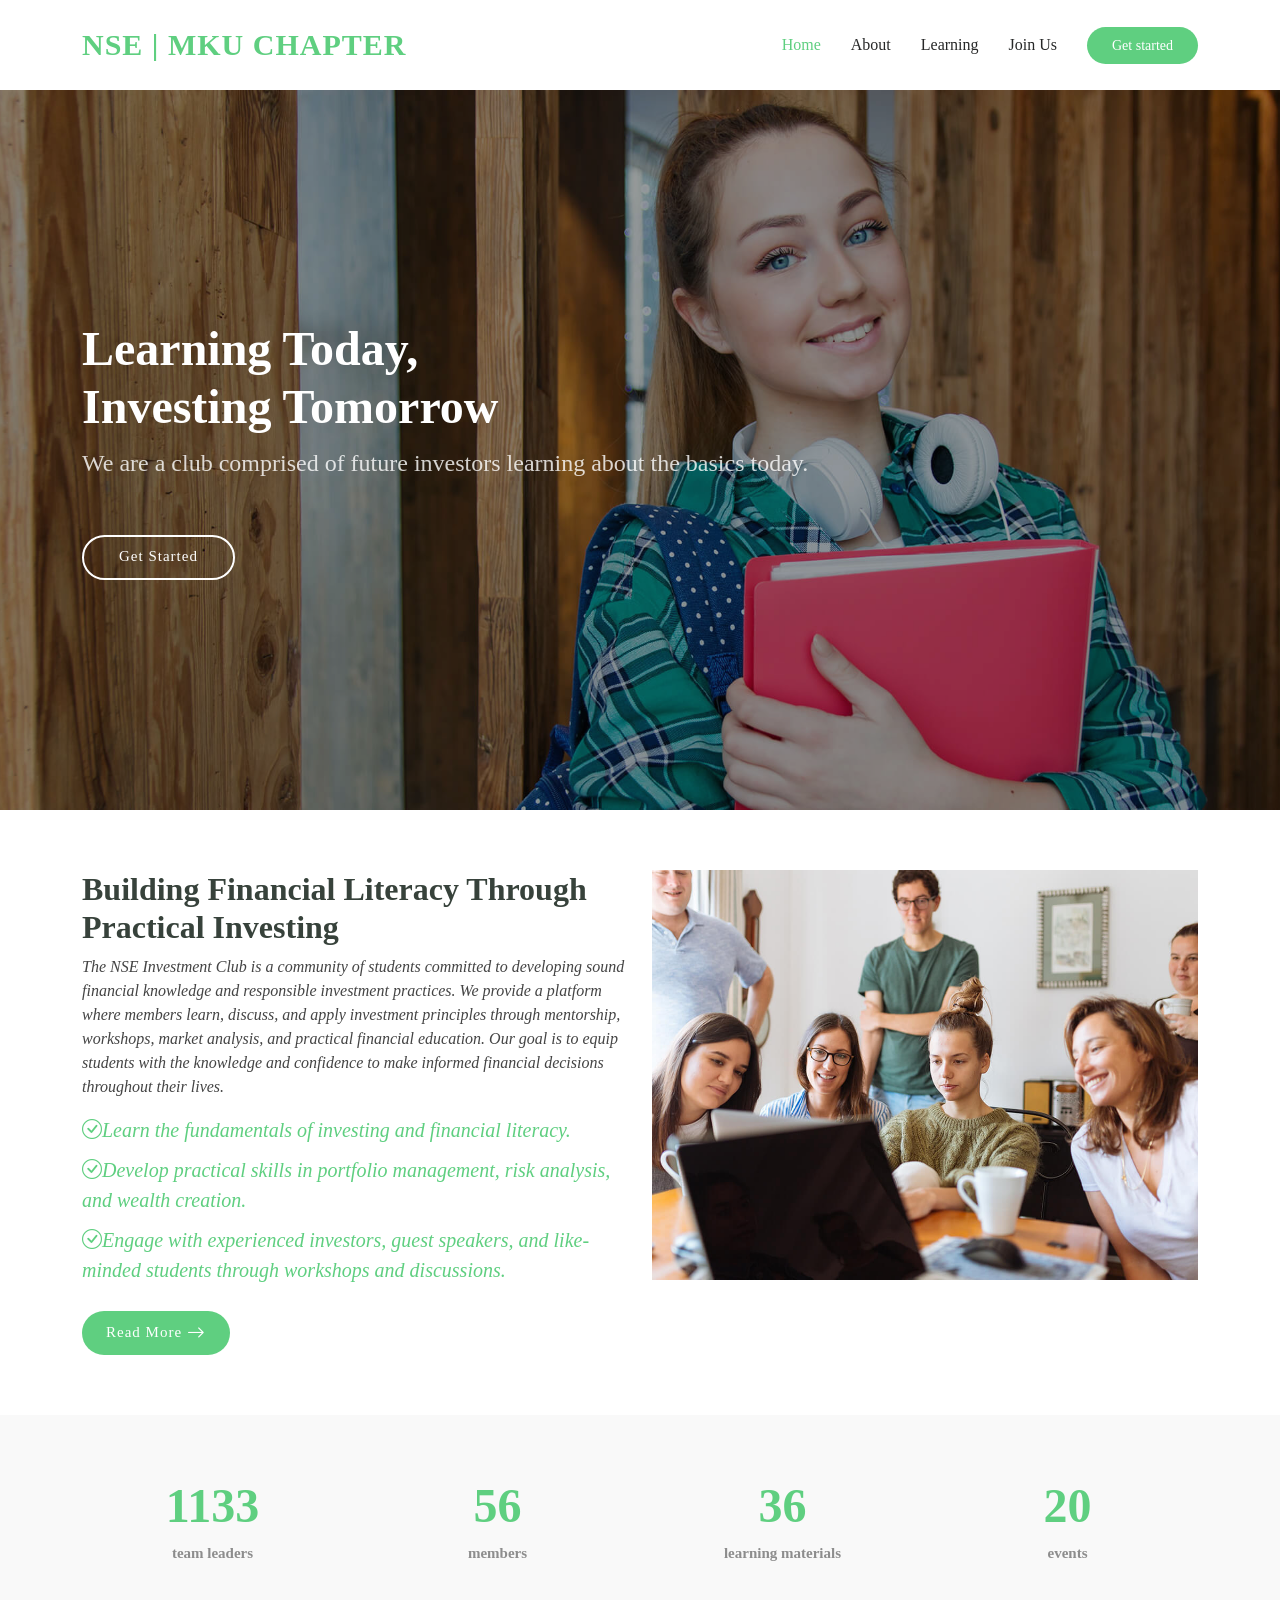
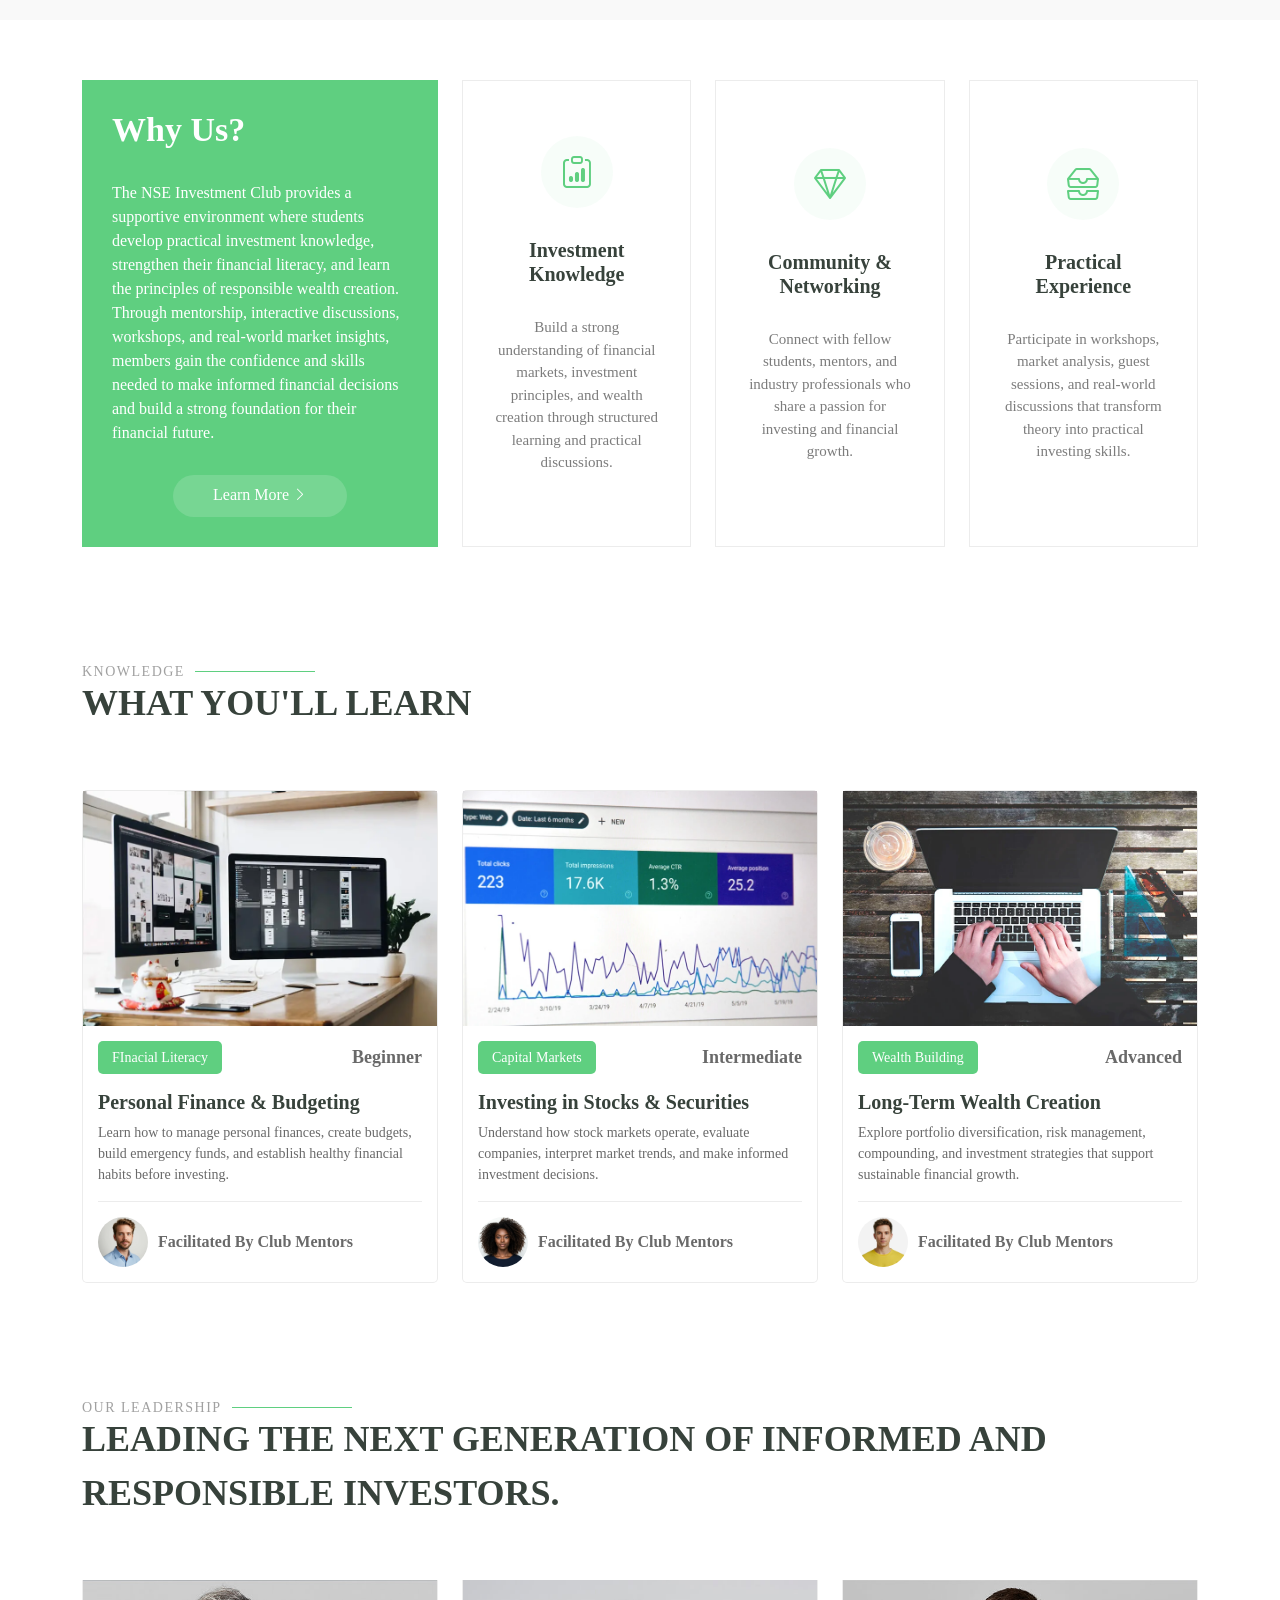
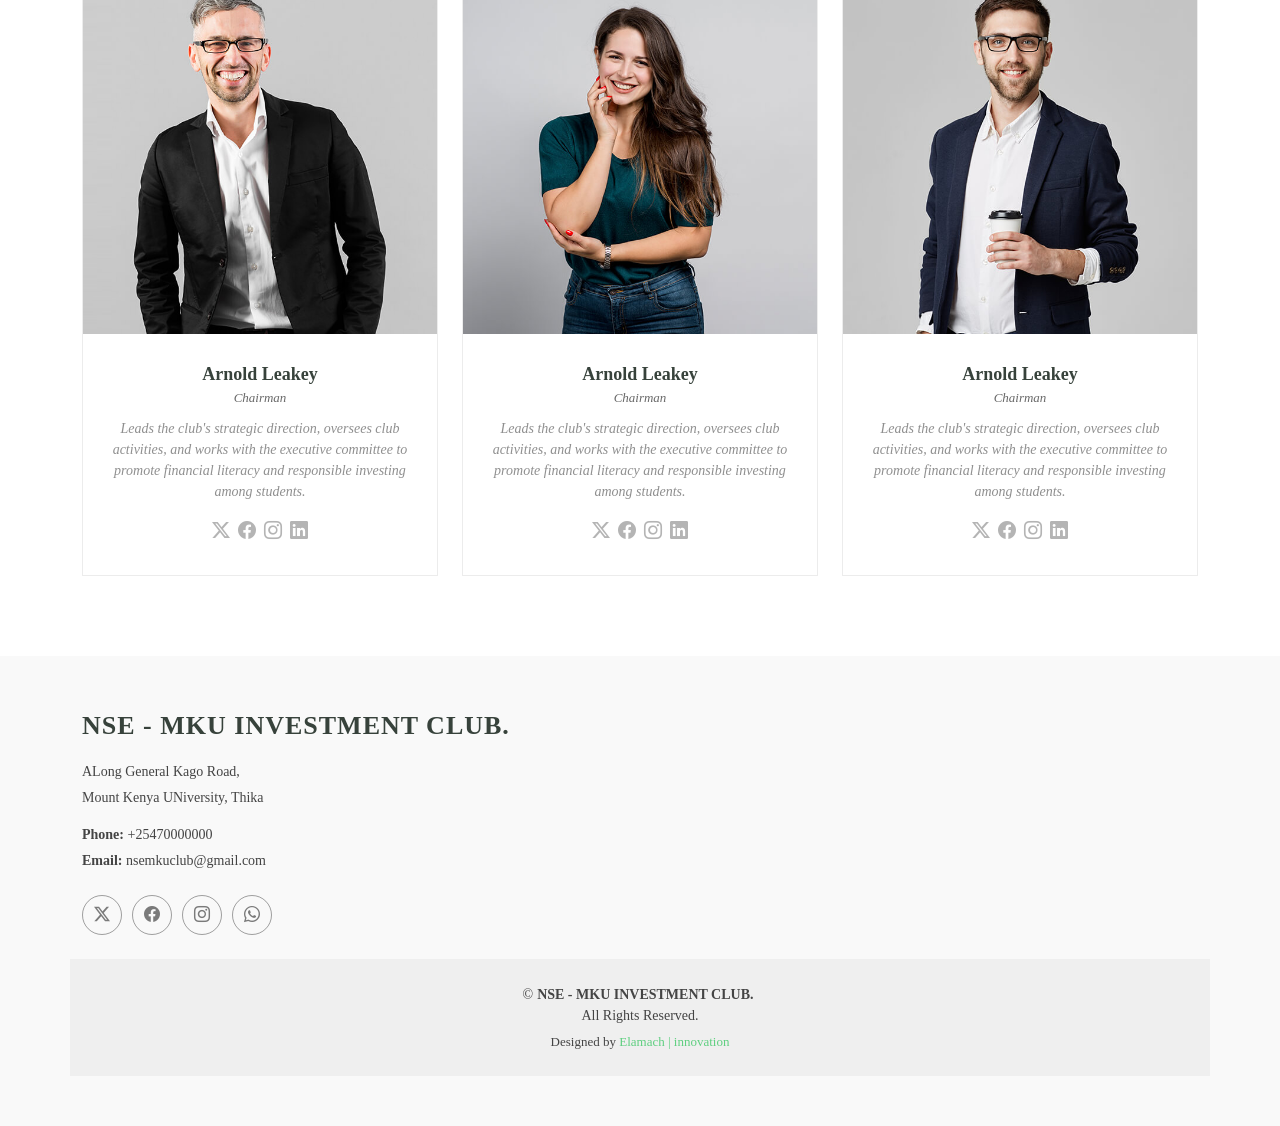
==== commit 102f2e14: "updates for index page on all the pages" ====
--- a/index.html
+++ b/index.html
@@ -33,7 +33,7 @@
   <header id="header" class="header d-flex align-items-center sticky-top">
     <div class="container-fluid container-xl position-relative d-flex align-items-center">
 
-      <a href="pageone.html" class="logo d-flex align-items-center me-auto">
+      <a href="index.html" class="logo d-flex align-items-center me-auto">
         <!-- Uncomment the line below if you also wish to use an image logo -->
         <!-- <img src="assets/img/logo.webp" alt=""> -->
         <h1 class="sitename">NSE | MKU CHAPTER</h1>
@@ -41,7 +41,7 @@
 
       <nav id="navmenu" class="navmenu">
         <ul>
-          <li><a href="pageone.html" class="active">Home<br></a></li>
+          <li><a href="index.html" class="active">Home<br></a></li>
           <li><a href="aboutpagetwo.html">About</a></li>
           <li><a href="learning.html">Learning</a></li>
           <li><a href="join.html">Join Us</a></li>
@@ -374,7 +374,7 @@
     <div class="container footer-top">
       <div class="row gy-4">
         <div class="col-lg-8 col-md-6 footer-about">
-          <a href="pageone.html" class="logo d-flex align-items-center">
+          <a href="index.html" class="logo d-flex align-items-center">
             <span class="sitename">NSE - MKU INVESTMENT CLUB.</span>
           </a>
           <div class="footer-contact pt-3">
